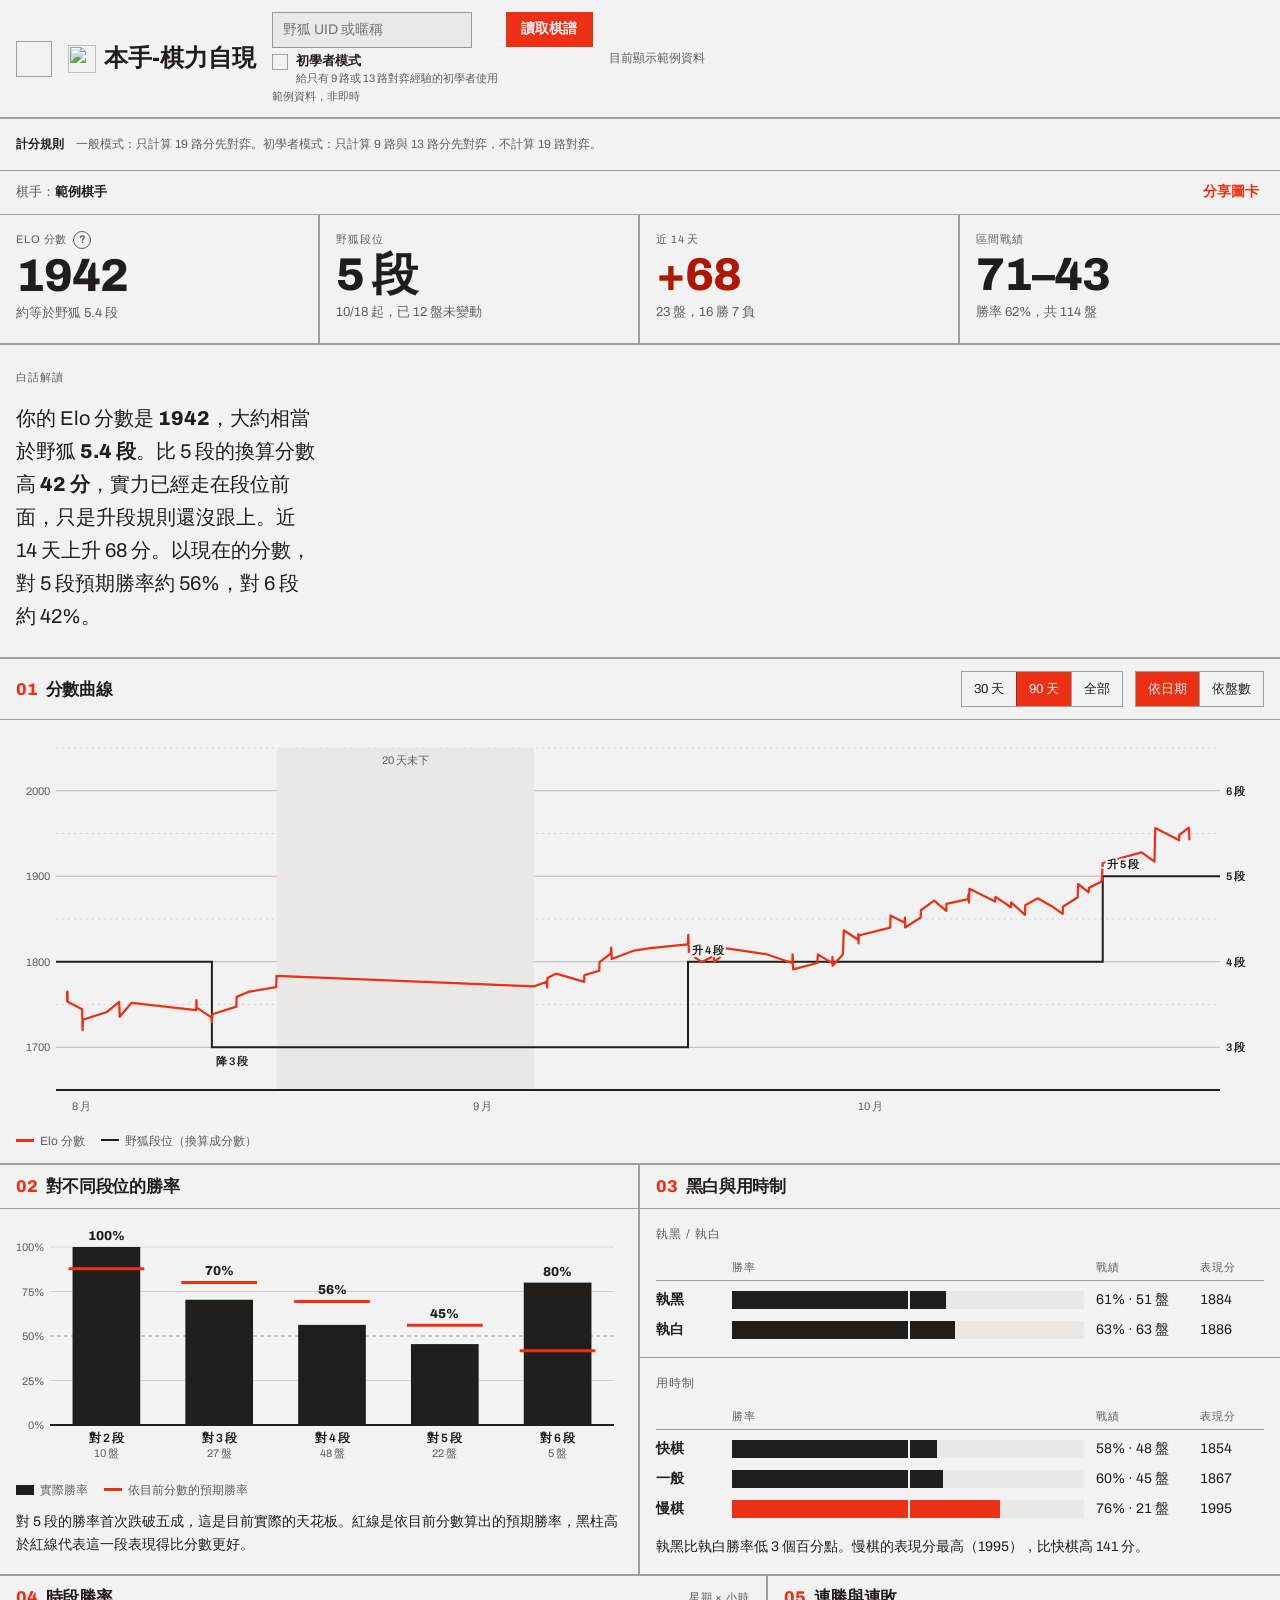
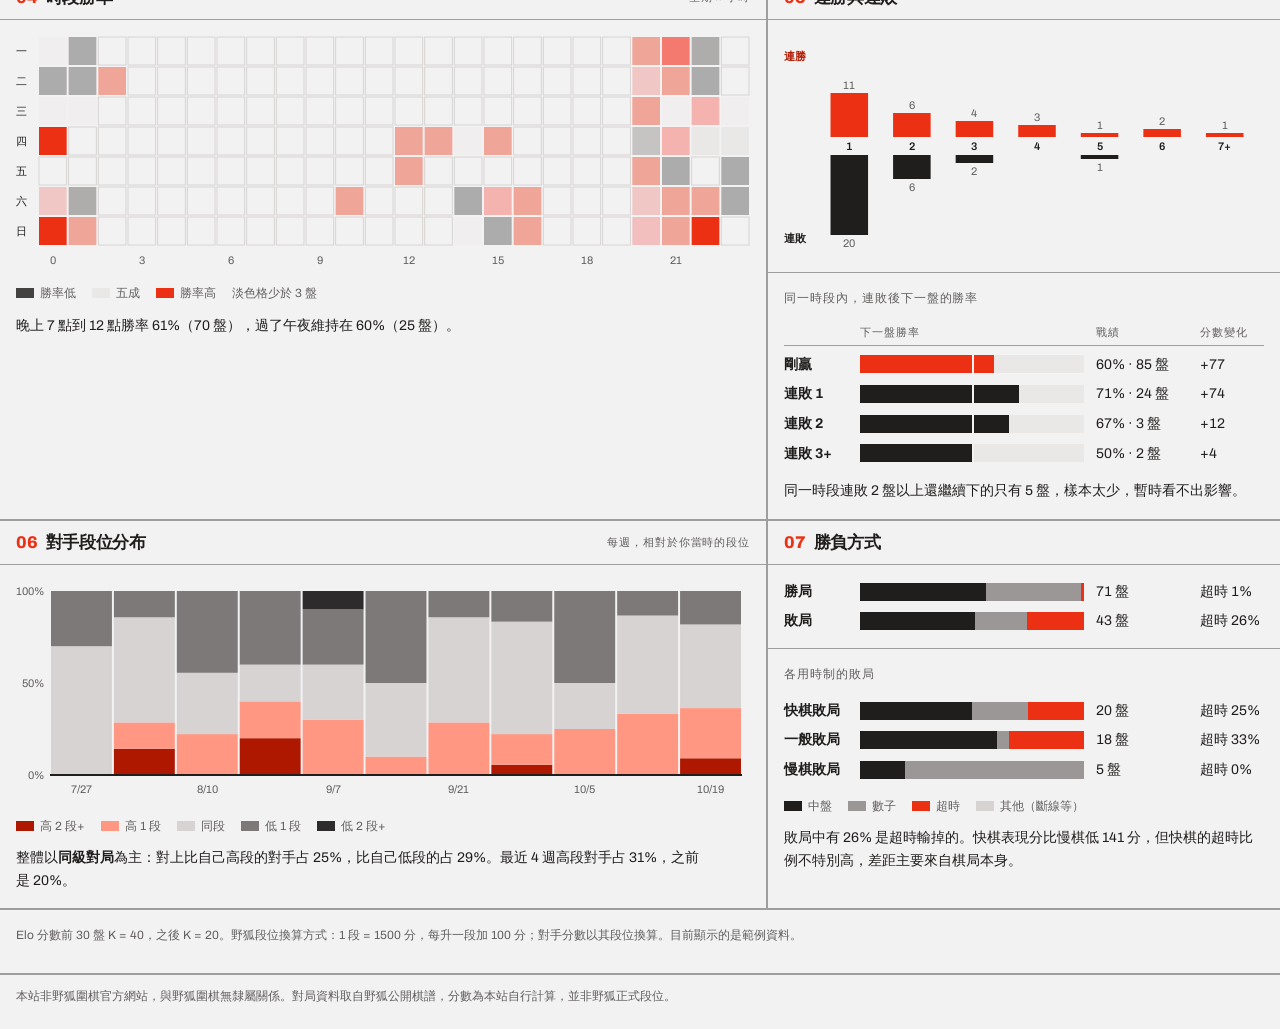
==== index.html @ ccd709d6 "Add files via upload" ====
<!DOCTYPE html>
<html lang="zh-Hant">
<head>
<meta charset="utf-8">
<meta http-equiv="refresh" content="0; url=野狐棋力追蹤.html">
<link rel="icon" type="image/png" href="assets/benshou-icon.png">
<title>本手-棋力自現</title>
</head>
<body><a href="野狐棋力追蹤.html">開啟本手-棋力自現</a></body>
</html>
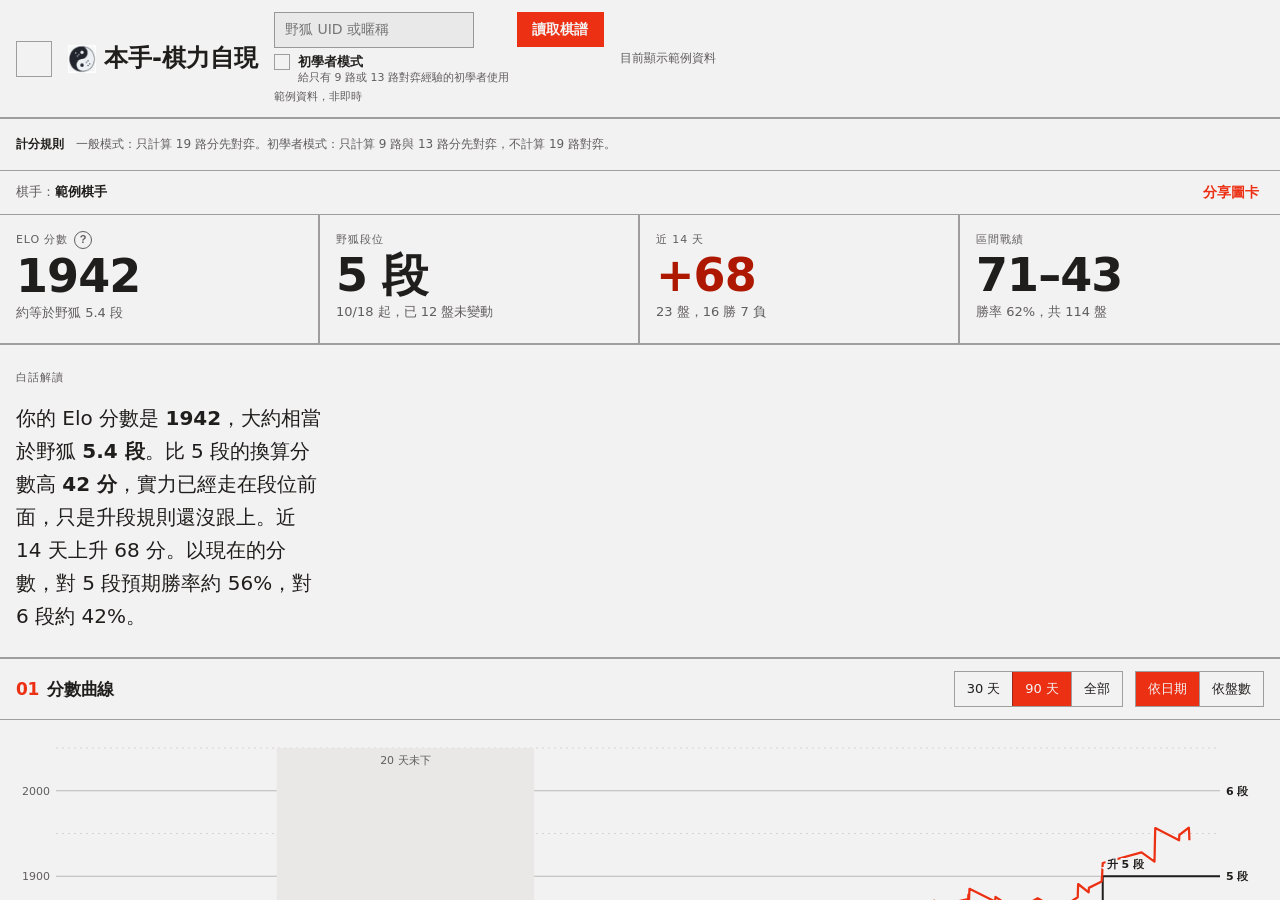
==== commit de649039: "Add files via upload" ====
--- a/index.html
+++ b/index.html
@@ -3,7 +3,7 @@
 <head>
 <meta charset="utf-8">
 <meta http-equiv="refresh" content="0; url=野狐棋力追蹤.html">
-<link rel="icon" type="image/png" href="assets/benshou-icon.png">
+<link rel="icon" type="image/png" href="benshou-icon.png">
 <title>本手-棋力自現</title>
 </head>
 <body><a href="野狐棋力追蹤.html">開啟本手-棋力自現</a></body>
